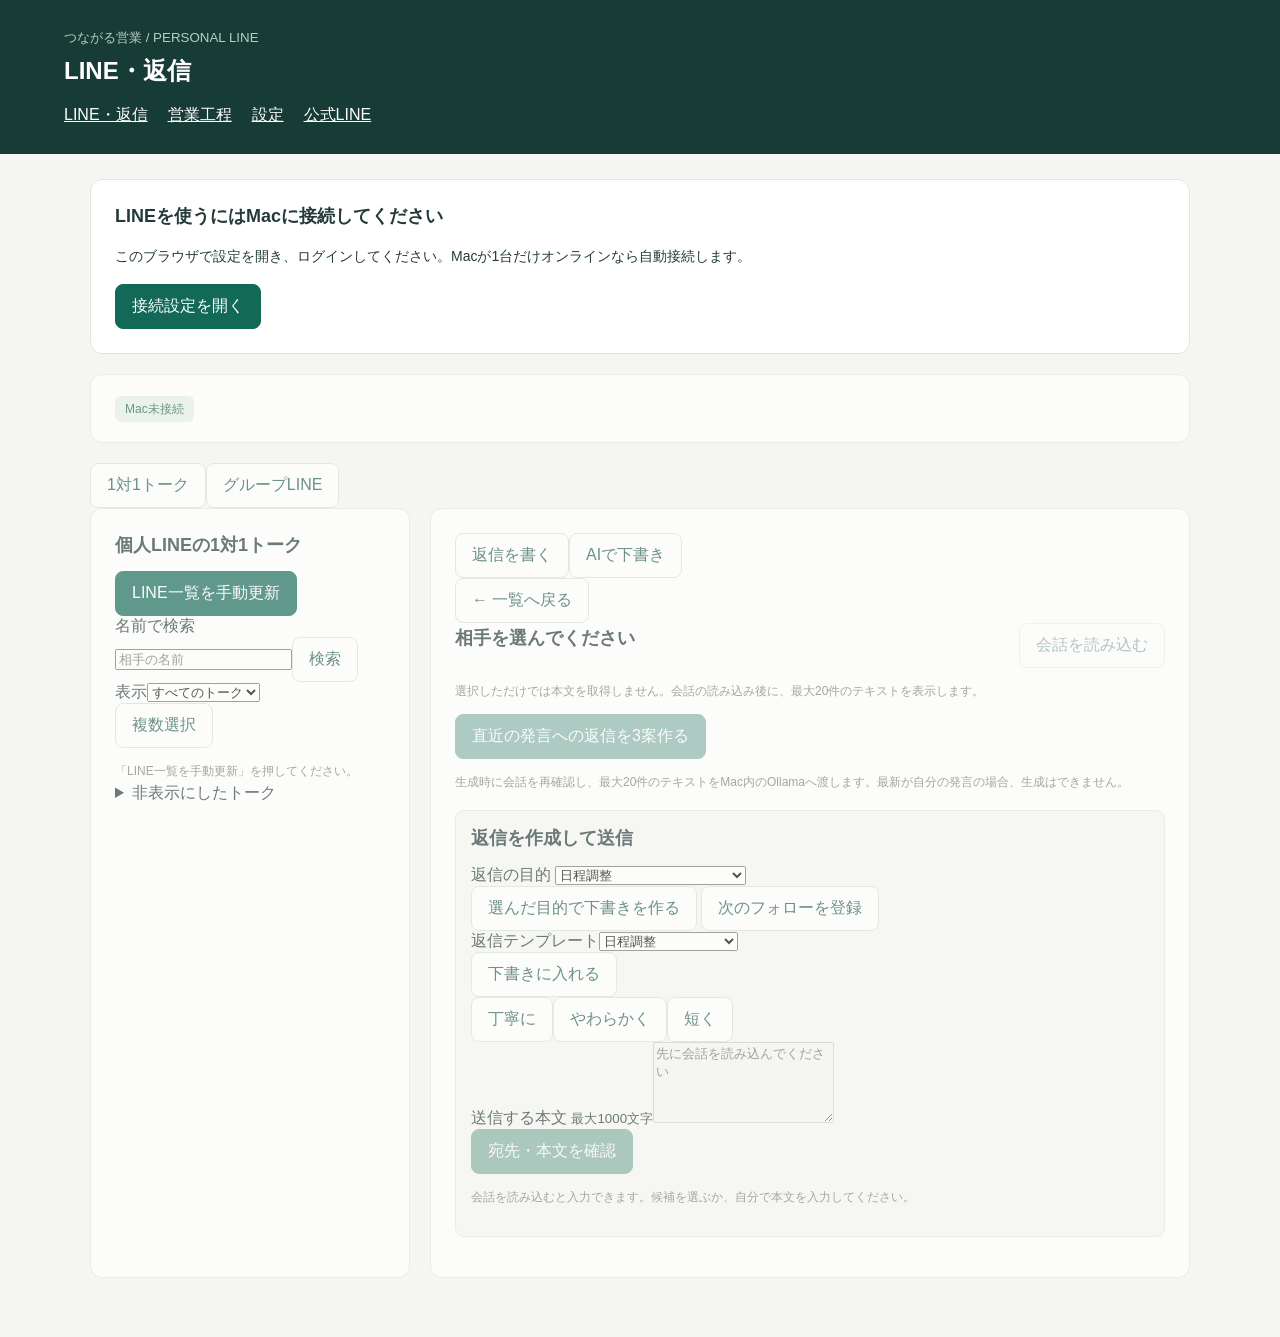
==== public/index.html @ ed943081 "Open the official LINE inbox by default" ====
<!doctype html>
<html lang="ja" data-local="0"><head><meta charset="utf-8"><meta name="viewport" content="width=device-width,initial-scale=1"><title>つながる営業｜個人LINE接続</title>
<link rel="icon" href="/favicon.ico?v=1" sizes="any">
<link rel="icon" href="/favicon.svg?v=1" type="image/svg+xml">
<link rel="apple-touch-icon" href="/apple-touch-icon.png?v=1">
<meta name="theme-color" content="#173b35">
<style>
:root{font-family:-apple-system,BlinkMacSystemFont,"Hiragino Sans",Meiryo,sans-serif;color:#243a39;background:#f5f6f2}*{box-sizing:border-box}body{margin:0}header{background:#173b35;color:white;padding:28px 5%}header small{color:#b7cebe}h1{font-size:24px;margin:8px 0}main{max-width:1140px;margin:auto;padding:25px 20px}.panel{background:white;border:1px solid #e0e7df;border-radius:12px;padding:24px;margin-bottom:20px}h2{font-size:18px;margin-top:0}h3{font-size:14px}p,li{font-size:14px;line-height:1.9}li{margin-bottom:10px}.muted{font-size:12px;color:#758078;line-height:1.9}.badge{background:#e4f0e7;color:#216947;padding:6px 10px;border-radius:6px;font-size:12px}.notice{background:#edf4e9;border:1px solid #d8e6d7;padding:15px 20px;border-radius:9px;font-size:13px;line-height:1.9;margin-bottom:22px}button,a.button{font:inherit;cursor:pointer;display:inline-block;text-decoration:none;border-radius:8px;padding:11px 16px;border:1px solid #d9e2d9;background:#fff;color:#265f4e}button.primary,a.primary{background:#136957;color:#fff;border-color:#136957}button:disabled{opacity:.5;cursor:default}a{color:#136957}.grid{display:grid;grid-template-columns:320px minmax(0,1fr);gap:20px}.hidden{display:none!important}.chat-button{display:block;width:100%;text-align:left;margin-bottom:9px}.chat-button.selected{background:#e7f2e9;border-color:#9dc6aa}.chat-button span{display:block;font-size:11px;color:#6c7d70;margin-top:7px}.row{display:flex;gap:10px;align-items:center;flex-wrap:wrap;justify-content:space-between}.message{background:#f0f3ed;padding:12px 15px;border-radius:10px;margin:12px 0;font-size:13px;line-height:1.9;white-space:pre-wrap;overflow-wrap:anywhere}.message.mine{background:#dfeee1;margin-left:30px}.message small{display:block;color:#67806a;font-size:10px}.history{max-height:420px;overflow:auto}.candidate{margin:16px 0;padding:15px;background:#f6f8f3;border:1px solid #e2e7dc;border-radius:9px}.candidate p{white-space:pre-wrap;overflow-wrap:anywhere}#error{color:#9d3830;white-space:pre-wrap}button:focus-visible,a:focus-visible{outline:3px solid #65b091;outline-offset:3px}code{background:#edf1eb;padding:2px 5px}ol{padding-left:25px}@media(max-width:760px){.grid{grid-template-columns:1fr}.panel{padding:19px}header{padding:22px}main{padding:20px 14px}}
#connected.line-workspace.hidden{display:block!important}#connected.line-workspace[inert]{opacity:.66}</style><link rel="stylesheet" href="/ui.css?v=official-login"><link rel="manifest" href="/manifest.webmanifest"></head><body>
<header><small>つながる営業 / PERSONAL LINE</small><h1>LINE・返信</h1><nav aria-label="メインメニュー" style="display:flex;flex-wrap:wrap;gap:20px;margin-top:18px"><a href="#direct-line" id="directNav" style="color:white">LINE・返信</a><a href="/pipeline.html" style="color:white">営業工程</a><a href="/settings.html" style="color:white">設定</a><a href="#official-line" id="officialNav" style="color:white">公式LINE</a></nav></header>
<main><section id="official-line" class="panel official-inbox hidden" aria-labelledby="officialHeading">
<div class="row"><h2 id="officialHeading">公式LINE</h2><a href="#direct-line" id="officialBack">LINE・返信へ戻る</a></div>
<div id="officialAuth" hidden>
  <form id="officialLoginForm" class="note-form" hidden>
    <h3>公式LINEの受信箱にログイン</h3>
    <p>「つながる営業」の設定で使っているアカウントでログインできます。</p>
    <label for="officialLoginEmail">メールアドレス<input id="officialLoginEmail" type="email" autocomplete="username" required></label>
    <label for="officialLoginPassword">パスワード<input id="officialLoginPassword" type="password" autocomplete="current-password" required></label>
    <div class="reply-actions"><button id="officialLoginButton" type="submit" class="primary">ログインして受信箱を開く</button></div>
  </form>
  <div id="officialLocalAuth" hidden>
    <p>Macのリモート接続は、個人LINE・グループLINE用です。公式LINEは公開版でログインして開きます。</p>
    <a href="https://line-per-line.netlify.app/#official-line">公開版で公式LINEを開く</a>
  </div>
  <p id="officialAuthStatus" class="muted" role="status"></p>
</div>
<div id="officialInboxContent" hidden>
<details id="officialMailSetup" class="desk-hidden"><summary>Lステップの通知メールを取り込む</summary>
<form id="officialMailForm" class="note-form"><label for="officialMailbox">通知を受け取るGmail</label><input id="officialMailbox" type="email" autocomplete="email" required><label for="officialMailSender">Lステップ通知の差出人アドレス</label><input id="officialMailSender" type="email" required><label for="officialMailSubject">通知メールの件名に含まれる語句</label><input id="officialMailSubject" maxlength="120" required><label for="officialMailInterval">取り込み間隔</label><select id="officialMailInterval"><option value="5">約5分</option><option value="1">約1分</option></select><div class="reply-actions"><button type="submit">設定をまとめて作る</button><a href="/downloads/lstep-gmail.gs?v=3" download>スクリプトを取得</a><a href="https://script.google.com/" target="_blank" rel="noopener noreferrer">Apps Scriptを開く</a></div></form>
<div id="officialMailKeyPanel" hidden><label for="officialMailKey">スクリプト設定</label><input id="officialMailKey" type="password" readonly><button id="officialMailCopyKey" type="button">設定をコピー</button></div><p id="officialMailStatus" role="status" class="muted"></p></details><div class="desk-field official-account"><label for="officialAccount">公式LINEアカウント</label><select id="officialAccount" disabled></select></div><div class="grid"><section aria-label="問い合わせ一覧"><div class="reply-actions"><button id="officialLoad" type="button">一覧を更新</button><label><input id="officialPending" type="checkbox" checked> 要返信だけ</label></div><p id="officialStatus" role="status" class="muted"></p><div id="officialThreads"></div></section>
<section aria-label="問い合わせの詳細"><div class="row"><h3 id="officialName">問い合わせを選んでください</h3><button id="officialPriority" type="button" disabled>優先リードにする</button></div>
<p><a id="officialReplyLink" target="_blank" rel="noopener noreferrer" hidden>Lステップで返信先を開く</a></p><div id="officialHistory" class="history"></div><div class="candidate reply-composer"><div class="reply-template"><div class="desk-field"><label for="officialTemplate">返信テンプレート</label><select id="officialTemplate"><option value="consult">相談予約</option><option value="price">料金案内</option><option value="materials">資料送付</option><option value="receipt">受付のお礼</option></select></div><button id="officialInsert" type="button" disabled>定型文を入れる</button><button id="officialAI" type="button" disabled>目的に合わせてAIで下書き</button></div>
<div class="reply-body"><label for="officialText">公式LINEで送る本文</label><textarea id="officialText" rows="5" maxlength="1000" disabled></textarea></div><button id="officialReview" type="button" class="primary" disabled>宛先・本文を確認</button><button id="officialCopy" type="button" hidden>返信をコピー</button><button id="officialDone" type="button" hidden>対応済みにする</button><p id="officialSendStatus" role="status" class="muted"></p></div></section></div>
</div><dialog id="officialDialog"><h2>公式LINEの送信確認</h2><p id="officialRecipient"></p><p id="officialBody" class="official-preview"></p><div class="reply-actions"><button id="officialCancel" type="button">キャンセル</button><button id="officialSend" type="button" class="primary">この内容で送信</button></div></dialog></section>

<section id="setup" class="panel"><h2>LINEを使うにはMacに接続してください</h2><p id="connectionHint">このブラウザで設定を開き、ログインしてください。Macが1台だけオンラインなら自動接続します。</p><a class="button primary" href="/settings.html">接続設定を開く</a></section>


<section id="connected" class="line-workspace hidden" inert><div class="panel row"><div><span class="badge">Mac未接続</span></div><button id="disconnectMac" class="hidden">接続を解除</button></div><div class="line-tabs" role="tablist" aria-label="LINEのトーク種類"><button type="button" id="directTab" role="tab" aria-selected="true" aria-controls="directPanel">1対1トーク</button><button type="button" id="groupTab" role="tab" aria-selected="false" aria-controls="groupPanel" tabindex="-1">グループLINE</button></div>
<div id="groupPanel" class="grid hidden" role="tabpanel" aria-labelledby="groupTab"><section class="panel"><h2>グループLINE</h2><div class="chat-refresh"><button id="loadGroups" type="button" data-action="read">グループ一覧を更新</button><span id="groupStatus" class="muted" role="status"></span></div><div class="desk-tools"><form id="groupSearchForm" class="chat-search"><label class="desk-label" for="groupQuery">グループ名で検索</label><div class="desk-search-row"><input id="groupQuery" type="search" maxlength="120"><button>検索</button></div></form><div class="desk-filter-row"><div class="desk-field"><label for="groupFilter">表示</label><select id="groupFilter"><option value="all">すべてのグループ</option><option value="pin">ピン留め</option><option value="lead">優先リード</option><option value="later">あとで見る</option><option value="hide">非表示</option></select></div><button id="groupMulti" type="button" aria-pressed="false">複数選択</button></div></div><div id="groupBatch" class="desk-batch desk-batch-actions hidden"><span id="groupCount" role="status"></span><button type="button" data-group-kind="hide" data-action="hide">一覧から隠す</button><button type="button" data-group-kind="later" data-action="later">あとで見る</button><button type="button" data-group-kind="lead" data-action="lead">優先リード</button><button type="button" data-mute-batch="group" data-mute-value="off">通知をオフ</button><button type="button" data-mute-batch="group" data-mute-value="on">通知をオン</button><button id="restoreGroups" type="button">一覧に戻す</button></div><div id="groupList"></div><details class="desk-hidden group-shelf" data-group-shelf="lead" hidden><summary>優先リード</summary><div class="group-shelf-items"></div><div class="desk-batch"><button type="button" class="group-shelf-restore" disabled>選択したグループを戻す</button></div></details><details class="desk-hidden group-shelf" data-group-shelf="later" hidden><summary>あとで見る</summary><div class="group-shelf-items"></div><div class="desk-batch"><button type="button" class="group-shelf-restore" disabled>選択したグループを戻す</button></div></details><details class="desk-hidden group-shelf" data-group-shelf="hide" hidden><summary>非表示にしたグループ</summary><div class="group-shelf-items"></div><div class="desk-batch"><button type="button" class="group-shelf-restore" disabled>選択したグループを戻す</button></div></details></section><section id="groupConversation" class="panel"><div class="mobile-reply-bar" aria-label="返信操作"><button id="groupWrite" type="button" data-action="send">返信を書く</button><button id="groupAI" type="button" data-action="ai">AIで下書き</button></div><button id="groupBack" class="mobile-back" type="button">← 一覧へ戻る</button><div class="row"><h2 id="groupName">グループを選んでください</h2><button id="loadGroupHistory" type="button" data-action="read" disabled>会話を読み込む</button></div><div class="reply-actions"><button id="pinGroup" data-action="lead" type="button">ピン留め</button><button id="scheduleGroup" type="button" data-action="later">次のフォロー日を設定</button></div><form id="groupFollowForm" class="note-form hidden"><label for="groupFollowDate">次に確認する日</label><input type="date" id="groupFollowDate" required><button type="submit">あとで見るに保存</button></form><p id="groupHistoryStatus" class="muted" role="status"></p><div id="groupHistory" class="history"></div><button id="groupSummaryButton" type="button" data-action="ai" disabled>グループの決定事項・予定を整理</button><div id="groupSummary"></div><section class="candidate reply-composer"><h3>返信を作成して送信</h3><div class="reply-tools"><div class="desk-field"><label for="groupPurpose">返信の目的</label><select id="groupPurpose"><option value="schedule">日程調整</option><option value="materials">資料送付</option><option value="followup">フォロー</option><option value="thanks">お礼</option></select></div><button id="groupDraft" type="button" data-action="ai">選んだ目的でグループ返信を3案作る</button></div><div id="groupCandidates" class="reply-actions"></div><div class="reply-template"><div class="desk-field"><label for="groupTemplate">返信テンプレート</label><select id="groupTemplate"><option value="schedule">日程調整</option><option value="materials">資料送付</option><option value="followup">返信待ちのフォロー</option><option value="thanks">商談後のお礼</option><option value="reschedule">日程の変更</option></select></div><button id="insertGroupTemplate" type="button">下書きに入れる</button><div class="reply-actions reply-template-variants" aria-label="グループ用テンプレートのアレンジ" role="group"><button type="button" data-group-tone="polite">丁寧に</button><button type="button" data-group-tone="warm">やわらかく</button><button type="button" data-group-tone="short">短く</button></div></div><div class="reply-body"><label for="groupReplyText">送信する本文 <small>最大1000文字</small></label><textarea id="groupReplyText" maxlength="1000" rows="4" placeholder="先に会話を読み込んでください" disabled></textarea></div><button id="prepareGroupSend" type="button" data-action="send">宛先・本文を確認</button> <button id="checkGroupSend" data-action="read" type="button" hidden>送信結果を確認</button><p id="groupSendNotice" role="status" class="muted"></p></section></section></div>
<div id="directPanel" class="grid" role="tabpanel" aria-labelledby="directTab"><section class="panel"><h2>個人LINEの1対1トーク</h2><div class="chat-refresh"><button id="loadChats" data-action="read" class="primary">LINE一覧を手動更新</button> <span id="chatLoadStatus" class="muted" role="status"></span></div><div class="desk-tools">
<form id="chatSearchForm" class="chat-search"><label class="desk-label" for="chatQuery">名前で検索</label><div class="desk-search-row"><input id="chatQuery" maxlength="120" type="search" placeholder="相手の名前"><button type="submit">検索</button></div></form>
<div class="desk-filter-row"><div class="desk-field"><label for="chatFilter">表示</label><select id="chatFilter"><option value="all">すべてのトーク</option><option value="pins">ピン留め</option><option value="reply">要返信</option><option value="due">今日・期限超過</option></select></div><button id="chatBatchToggle" type="button" aria-pressed="false">複数選択</button></div>
</div><div id="chatBatchBar" class="desk-batch desk-batch-actions hidden"><span id="chatBatchCount" role="status"></span><button id="chatBatchHide" data-action="hide" type="button">一覧から隠す</button><button id="chatBatchLater" data-action="later" type="button" aria-controls="chatBatchLaterForm" aria-expanded="false">あとで見るに移す</button><button id="chatBatchLead" data-action="lead" type="button">優先リードに移す</button><button type="button" data-mute-batch="direct" data-mute-value="off">通知をオフ</button><button type="button" data-mute-batch="direct" data-mute-value="on">通知をオン</button></div><form id="chatBatchLaterForm" class="note-form hidden"><label for="chatBatchReturnOn">一覧に戻す日（任意・選択した全件）</label><input id="chatBatchReturnOn" type="date"><div class="note-actions"><button id="chatBatchLaterSave" data-action="later" type="submit" class="primary">まとめて移す</button><button id="chatBatchLaterCancel" type="button">キャンセル</button></div></form>
<button id="followRefresh" data-action="read" type="button" class="hidden">対応状況を確認</button><p id="chatFilterStatus" class="muted" role="status"></p><div id="chats" class="muted">「LINE一覧を手動更新」を押してください。</div>
<details id="leadChatSettings" class="desk-hidden" hidden><summary id="leadChatSummary">優先リード</summary><div id="leadChatItems"></div><div class="desk-batch"><span id="leadRestoreCount" role="status"></span><button id="leadRestoreSelected" type="button">選択したトークを戻す</button></div></details><details id="laterChatSettings" class="desk-hidden" hidden><summary id="laterChatSummary">あとで見る</summary><div id="laterChatItems"></div><div class="desk-batch"><span id="laterRestoreCount" role="status"></span><button id="laterRestoreSelected" type="button">選択したトークを戻す</button></div></details><details id="hiddenChatSettings" class="desk-hidden"><summary id="hiddenChatSummary">非表示にしたトーク</summary><div id="hiddenChatItems"></div><div class="desk-batch"><span id="chatRestoreCount" role="status"></span><button id="chatBatchRestore" type="button">選択したトークを戻す</button></div></details></section><section class="panel"><div class="mobile-reply-bar" aria-label="返信操作"><button id="directWrite" type="button" data-action="send">返信を書く</button><button id="directAI" type="button" data-action="ai">AIで下書き</button></div><button id="directBack" class="mobile-back" type="button">← 一覧へ戻る</button><div class="row"><h2 id="name">相手を選んでください</h2><button id="loadHistory" data-action="read" disabled>会話を読み込む</button></div><p id="historyNotice" class="muted">選択しただけでは本文を取得しません。会話の読み込み後に、最大20件のテキストを表示します。</p><div id="contactActions" class="hidden">
<button id="contactToggle" type="button" aria-expanded="false" aria-controls="contactPanel">Attioに登録・紐付け</button>
<div id="contactPanel" class="candidate hidden">
<p id="contactStatus" role="status"></p>
<div id="contactOptions">
<p><label for="contactSearch">既存の連絡先を名前で検索</label><br><input id="contactSearch" maxlength="200"> <button id="contactFind" type="button">検索</button></p>
<div id="contactMatches"></div>
<p><label for="contactName">新規登録する名前</label><br><input id="contactName" maxlength="200"> <button id="contactCreate" type="button">新規登録を確認</button></p>
</div></div></div><section id="chatOverview" class="candidate hidden"><p id="chatOverviewStatus" role="status"></p><button id="pinChat" data-action="lead" type="button">ピン留め</button><details id="overviewNotes" class="hidden"><summary>Attioノート</summary><div id="overviewNoteItems"></div></details></section><section id="meetingBrief" class="candidate hidden"><div class="row"><h2>商談前ブリーフ</h2><button id="briefGenerate" data-action="ai" type="button">30秒ブリーフを作る</button></div><p id="briefStatus" class="muted" role="status"></p><div id="briefResult"></div></section><div id="history" class="history"></div><button id="suggest" data-action="ai" class="primary" disabled>直近の発言への返信を3案作る</button><p class="muted">生成時に会話を再確認し、最大20件のテキストをMac内のOllamaへ渡します。最新が自分の発言の場合、生成はできません。</p><div id="candidates"></div><section class="candidate reply-composer"><h2>返信を作成して送信</h2><div class="reply-tools"><div class="desk-field"><label for="replyPurpose">返信の目的</label> <select id="replyPurpose"><option value="schedule">日程調整</option><option value="materials">資料送付</option><option value="followup">返事がない相手へのフォロー</option><option value="thanks">お礼</option></select></div><div class="reply-actions"><button id="purposeDraft" data-action="ai" type="button">選んだ目的で下書きを作る</button> <button id="quickFollow" data-action="later" type="button">次のフォローを登録</button></div></div><div class="reply-template"><div class="desk-field"><label for="replyTemplate">返信テンプレート</label><select id="replyTemplate"><option value="schedule">日程調整</option><option value="materials">資料送付</option><option value="followup">返信待ちのフォロー</option><option value="thanks">商談後のお礼</option><option value="reschedule">日程の変更</option></select></div><button id="insertReplyTemplate" type="button">下書きに入れる</button><div class="reply-actions reply-template-variants" role="group" aria-label="テンプレートのアレンジ"><button type="button" data-reply-tone="polite">丁寧に</button><button type="button" data-reply-tone="warm">やわらかく</button><button type="button" data-reply-tone="short">短く</button></div></div><div class="reply-body"><label for="replyText">送信する本文 <small>最大1000文字</small></label><textarea id="replyText" maxlength="1000" rows="5" placeholder="先に会話を読み込んでください" disabled></textarea></div><button id="prepareSend" data-action="send" class="primary" disabled>宛先・本文を確認</button> <button id="checkSend" data-action="read" class="hidden">送信結果を確認</button><p id="sendNotice" class="muted" role="status">会話を読み込むと入力できます。候補を選ぶか、自分で本文を入力してください。</p><div id="postSendFollowup" class="candidate" hidden><button id="openPostFollow" data-action="later" type="button">送信後のフォローを設定</button><form id="postFollowForm" class="note-form" hidden><strong id="postFollowDeal"></strong><label>次のアクション<input id="postFollowText" value="送信内容のフォロー" required maxlength="1000"></label><label>担当者<select id="postFollowOwner" required></select></label><label>フォロー日（土日を除く）<select id="postFollowDays"><option value="1">1営業日後</option><option value="3" selected>3営業日後</option><option value="5">5営業日後</option></select></label><p id="postFollowDate"></p><button type="submit" class="primary">Attioに登録</button></form><p id="postFollowStatus" role="status"></p></div></section><details id="salesAssist" class="candidate hidden"><summary>営業アシスト・会話の根拠</summary><button id="assistGenerate" data-action="ai" type="button">商談の要点と次の一手を整理</button><p id="assistStatus" role="status"></p><div id="assistResult"></div></details></section></div></section><section id="attioSales" class="panel hidden"><div class="row"><h2>Attio 営業工程管理</h2><button id="attioRefresh">案件一覧を更新</button></div><p id="attioSummary" class="muted">Mac内の設定画面でAttioを接続してください。</p><p id="attioSelectedLine">LINEの相手を選択してください。</p><label for="attioDeal">Attioの案件</label><p><select id="attioDeal" style="font:inherit;padding:10px;max-width:100%"></select></p><button id="attioLink">選択したLINEと案件を紐付け</button> <button id="attioUnlink">LINEとの紐付けを解除</button> <a id="attioOpen" class="hidden" target="_blank" rel="noopener noreferrer">Attioで案件を開く</a><p id="attioDealInfo" class="muted"></p><div class="row"><button id="attioPrevious">前の50件</button><button id="attioNext">次の50件</button></div><p><label for="attioStage">営業工程</label><br><select id="attioStage" style="font:inherit;padding:10px;max-width:100%"></select> <button id="attioStageSave">工程を確認して更新</button></p><p><label for="attioOwner">担当者（新規案件・次アクション）</label><br><select id="attioOwner" style="font:inherit;padding:10px;max-width:100%"></select></p><details><summary>新しい案件を作成</summary><p><label for="attioNewName">案件名</label><br><input id="attioNewName" maxlength="200" style="font:inherit;padding:10px;width:min(100%,400px)"></p><button id="attioCreate">上の担当者・工程で案件を作成</button></details><h3>次のアクション</h3><div id="attioTasks" class="muted">案件を紐付けると未完了アクションを表示します。</div><p><label for="attioTaskText">やること</label><br><textarea id="attioTaskText" rows="3" maxlength="1000" style="font:inherit;padding:10px;width:100%"></textarea></p><p><label for="attioDeadline">期限</label><br><input id="attioDeadline" type="datetime-local" style="font:inherit;padding:10px;max-width:100%"></p><button id="attioTaskCreate">次アクションを確認して登録</button><p id="attioNotice" class="muted" role="status"></p><p class="muted">既存の工程を使用し、変更前に確認します。1案件・1担当者につき未完了の次アクションは1件。LINE本文を自動登録せず、指定した案件情報と入力したアクションだけを更新します。</p></section>
<p id="error" role="alert"></p><p id="status" role="status" class="muted"></p><dialog id="groupSendDialog"><h2>グループへの送信を確認</h2><p id="groupConfirmTarget"></p><pre id="groupConfirmText"></pre><div class="reply-actions"><button id="cancelGroupSend" type="button">キャンセル</button><button id="finalGroupSend" data-action="send" type="button" class="primary">グループに送信する</button></div></dialog><dialog id="sendDialog" style="max-width:520px;width:calc(100% - 32px);border:1px solid #d9e2d9;border-radius:12px;padding:24px"><h2>この内容で1通送信しますか？</h2><p>宛先：<strong id="confirmRecipient"></strong></p><p class="muted">送信元LINE：<span id="confirmAccount"></span></p><div id="confirmBody" class="message"></div><p class="muted">確認は5分間有効です。送信直前に会話を再確認し、更新を検知した場合は送信せず再確認を求めます。</p><button id="finalSend" data-action="send" class="primary">この内容で1通送信</button> <button id="cancelSend">戻って編集</button></dialog></main>
<script>
'use strict';
const local=document.documentElement.dataset.local==='1',csrf='LOCAL_CSRF_PLACEHOLDER';
const $=id=>document.getElementById(id),esc=s=>String(s??'').replace(/[&<>"']/g,c=>({'&':'&amp;','<':'&lt;','>':'&gt;','"':'&quot;',"'":'&#39;'}[c]));
let selected=null,messageId=null,conversationVersion=null,busy=false,bridgeToken=null;
const bridgeBase="http://127.0.0.1:8767";
function controls(){ const workspace=$('connected');workspace.inert=workspace.classList.contains('hidden');if(workspace.inert)workspace.querySelector('.badge').textContent='Mac未接続';$('loadChats').disabled=busy||workspace.inert;$('disconnectMac').disabled=busy;$('loadHistory').disabled=busy||!selected;$('suggest').disabled=busy||!messageId;document.querySelectorAll('.chat-button').forEach(b=>b.disabled=busy);}
async function request(path,body,quiet=false){if(!local&&!bridgeToken)throw new Error('先にこのMacへ接続してください。');if(!quiet){busy=true;controls();$('error').textContent='';$('status').textContent='処理中です…';}try{const res=await fetch((local?'':bridgeBase)+'/api/'+path,{method:'POST',credentials:'omit',cache:'no-store',targetAddressSpace:'loopback',headers:{'Content-Type':'application/json',...(local?{'X-CSRF-Token':csrf}:{'X-Bridge-Token':bridgeToken})},body:JSON.stringify(body)});const data=await res.json();if(!res.ok)throw new Error(data.error||'接続に失敗しました。');return data;}catch(e){if(!quiet)$('error').textContent=e.message;throw e;}finally{if(!quiet){busy=false;controls();$('status').textContent='';}}}
function date(s){if(!s)return '更新日時を取得できません';const d=new Date(s);return Number.isNaN(d.getTime())?'更新日時を取得できません':d.toLocaleString('ja-JP',{timeZone:'Asia/Tokyo'});}
function showConnected(){ const workspace=$('connected');workspace.inert=false;workspace.querySelector('.badge').textContent='このMacで接続 · 確認して送信';$('setup').classList.add('hidden');$('connected').classList.remove('hidden');$('disconnectMac').classList.toggle('hidden',local); }
if(!local){try{bridgeToken=sessionStorage.getItem('line-bridge-session');}catch{}}
if(local||bridgeToken)showConnected();
$('disconnectMac').onclick=async()=>{try{await request('disconnect',{});}catch(e){}try{sessionStorage.removeItem('line-bridge-session');}catch{}bridgeToken=null;selected=null;messageId=null;conversationVersion=null;['history','candidates','chats'].forEach(id=>$(id).textContent='');$('name').textContent='相手を選んでください';$('setup').classList.remove('hidden');$('connected').classList.add('hidden');$('status').textContent='接続を解除しました。';controls();};
{
$('loadHistory').onclick=async()=>{messageId=null;conversationVersion=null;$('candidates').textContent='';$('history').textContent='';try{const data=await request('conversation',{chat_id:selected.id});messageId=data.message_id;conversationVersion=data.conversation_version||null;$('history').innerHTML=data.messages.length?data.messages.map(m=>`<div class="message ${m.speaker==='自分'?'mine':''}"><small>${esc(m.speaker)}</small>${esc(m.text)}</div>`).join(''):'テキストの会話がありません。';$('status').textContent=messageId?'会話を読み込みました。返信候補を生成できます。':'最新が相手のテキスト発言ではないため、返信候補は生成できません。';controls();}catch(e){}};
$('suggest').onclick=async()=>{$('candidates').textContent='';try{const data=await request('suggest',{chat_id:selected.id,message_id:messageId});$('candidates').innerHTML=data.candidates.map((text,i)=>`<div class="candidate"><h3>候補${i+1} · ${['丁寧','親しみやすい','簡潔'][i]}</h3><p>${esc(text)}</p><small class="muted">本文を編集し、確認画面から送信できます。</small></div>`).join('');$('status').textContent='Mac内のOllamaで生成しました。送信操作は行っていません。';}catch(e){messageId=null;conversationVersion=null;controls();}};
}
</script><script src="/cloud.js?v=official-login"></script><script src="/send.js?v=group-tools"></script><script src="/attio.js?v=tokyo"></script><script src="/sales-desk.js?v=chat-mute"></script><script src="/sales-assist.js?v=filters"></script><script src="/followups.js?v=tokyo"></script><script src="/official.js?v=default-official"></script></body></html>
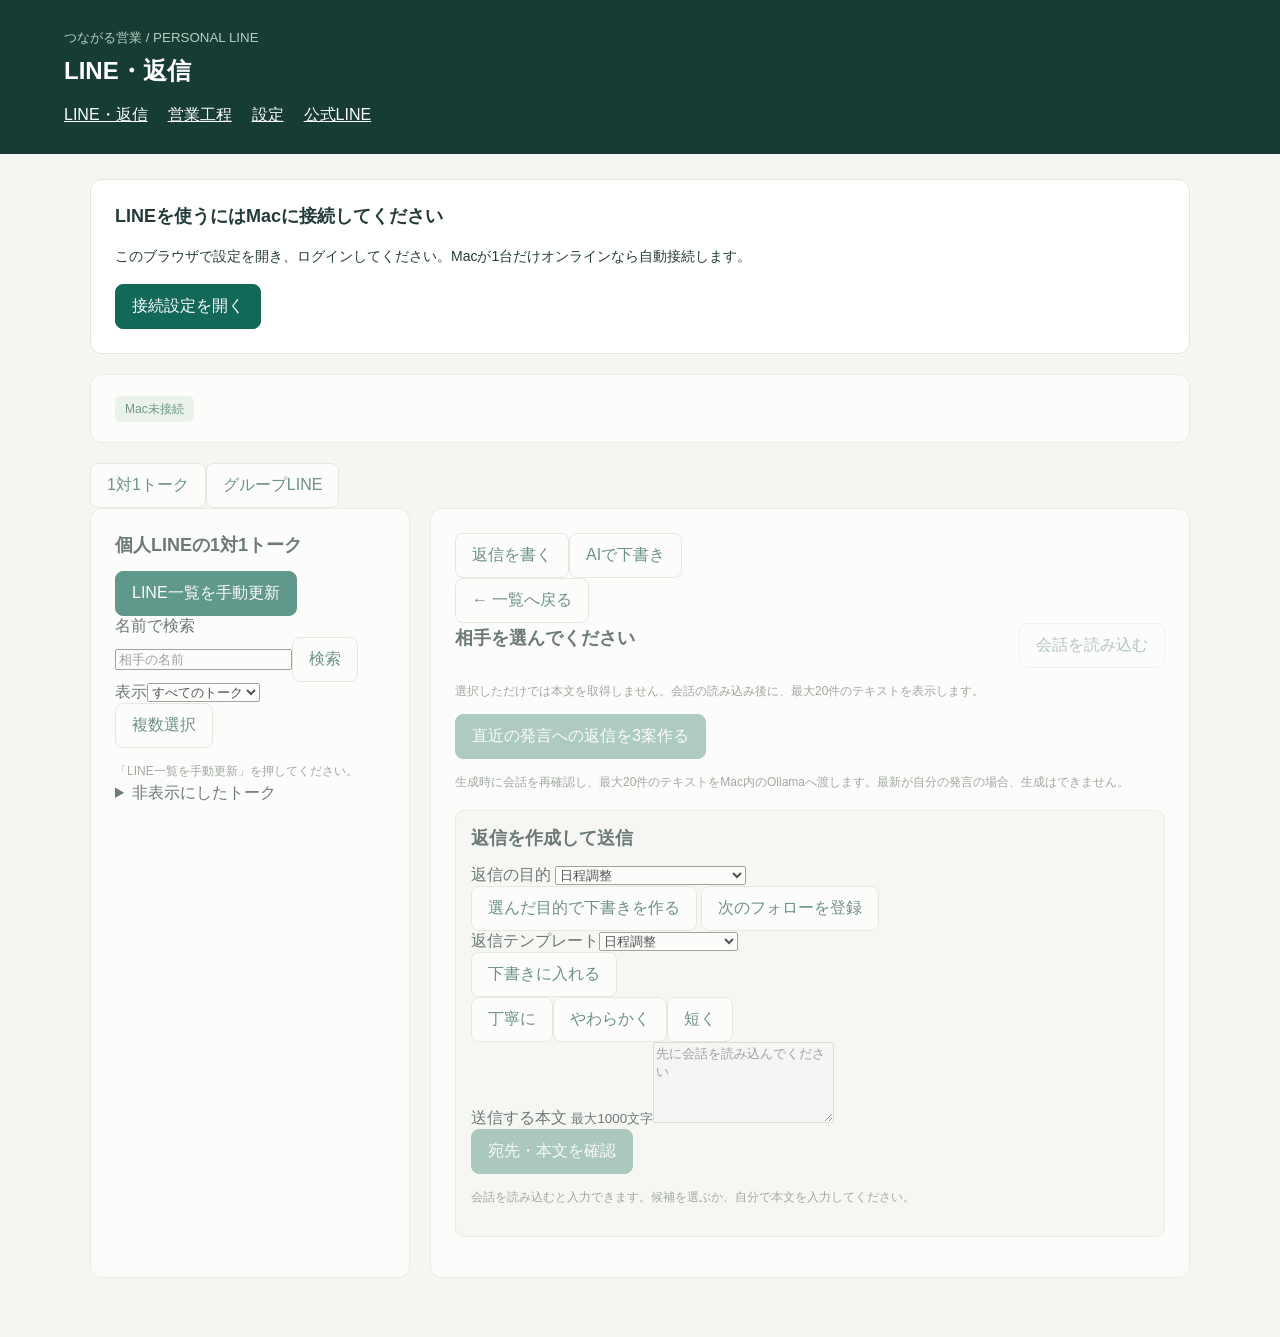
==== commit 8272334a: "Keep users signed in on trusted devices" ====
--- a/public/index.html
+++ b/public/index.html
@@ -16,6 +16,7 @@
     <p>「つながる営業」の設定で使っているアカウントでログインできます。</p>
     <label for="officialLoginEmail">メールアドレス<input id="officialLoginEmail" type="email" autocomplete="username" required></label>
     <label for="officialLoginPassword">パスワード<input id="officialLoginPassword" type="password" autocomplete="current-password" required></label>
+    <label><input id="officialKeepLogin" type="checkbox"> この端末でログインを保持する</label>
     <div class="reply-actions"><button id="officialLoginButton" type="submit" class="primary">ログインして受信箱を開く</button></div>
   </form>
   <div id="officialLocalAuth" hidden>
@@ -70,4 +71,4 @@
 $('loadHistory').onclick=async()=>{messageId=null;conversationVersion=null;$('candidates').textContent='';$('history').textContent='';try{const data=await request('conversation',{chat_id:selected.id});messageId=data.message_id;conversationVersion=data.conversation_version||null;$('history').innerHTML=data.messages.length?data.messages.map(m=>`<div class="message ${m.speaker==='自分'?'mine':''}"><small>${esc(m.speaker)}</small>${esc(m.text)}</div>`).join(''):'テキストの会話がありません。';$('status').textContent=messageId?'会話を読み込みました。返信候補を生成できます。':'最新が相手のテキスト発言ではないため、返信候補は生成できません。';controls();}catch(e){}};
 $('suggest').onclick=async()=>{$('candidates').textContent='';try{const data=await request('suggest',{chat_id:selected.id,message_id:messageId});$('candidates').innerHTML=data.candidates.map((text,i)=>`<div class="candidate"><h3>候補${i+1} · ${['丁寧','親しみやすい','簡潔'][i]}</h3><p>${esc(text)}</p><small class="muted">本文を編集し、確認画面から送信できます。</small></div>`).join('');$('status').textContent='Mac内のOllamaで生成しました。送信操作は行っていません。';}catch(e){messageId=null;conversationVersion=null;controls();}};
 }
-</script><script src="/cloud.js?v=official-login"></script><script src="/send.js?v=group-tools"></script><script src="/attio.js?v=tokyo"></script><script src="/sales-desk.js?v=chat-mute"></script><script src="/sales-assist.js?v=filters"></script><script src="/followups.js?v=tokyo"></script><script src="/official.js?v=default-official"></script></body></html>
+</script><script src="/cloud.js?v=keep-login"></script><script src="/send.js?v=group-tools"></script><script src="/attio.js?v=tokyo"></script><script src="/sales-desk.js?v=chat-mute"></script><script src="/sales-assist.js?v=filters"></script><script src="/followups.js?v=tokyo"></script><script src="/official.js?v=keep-login"></script></body></html>
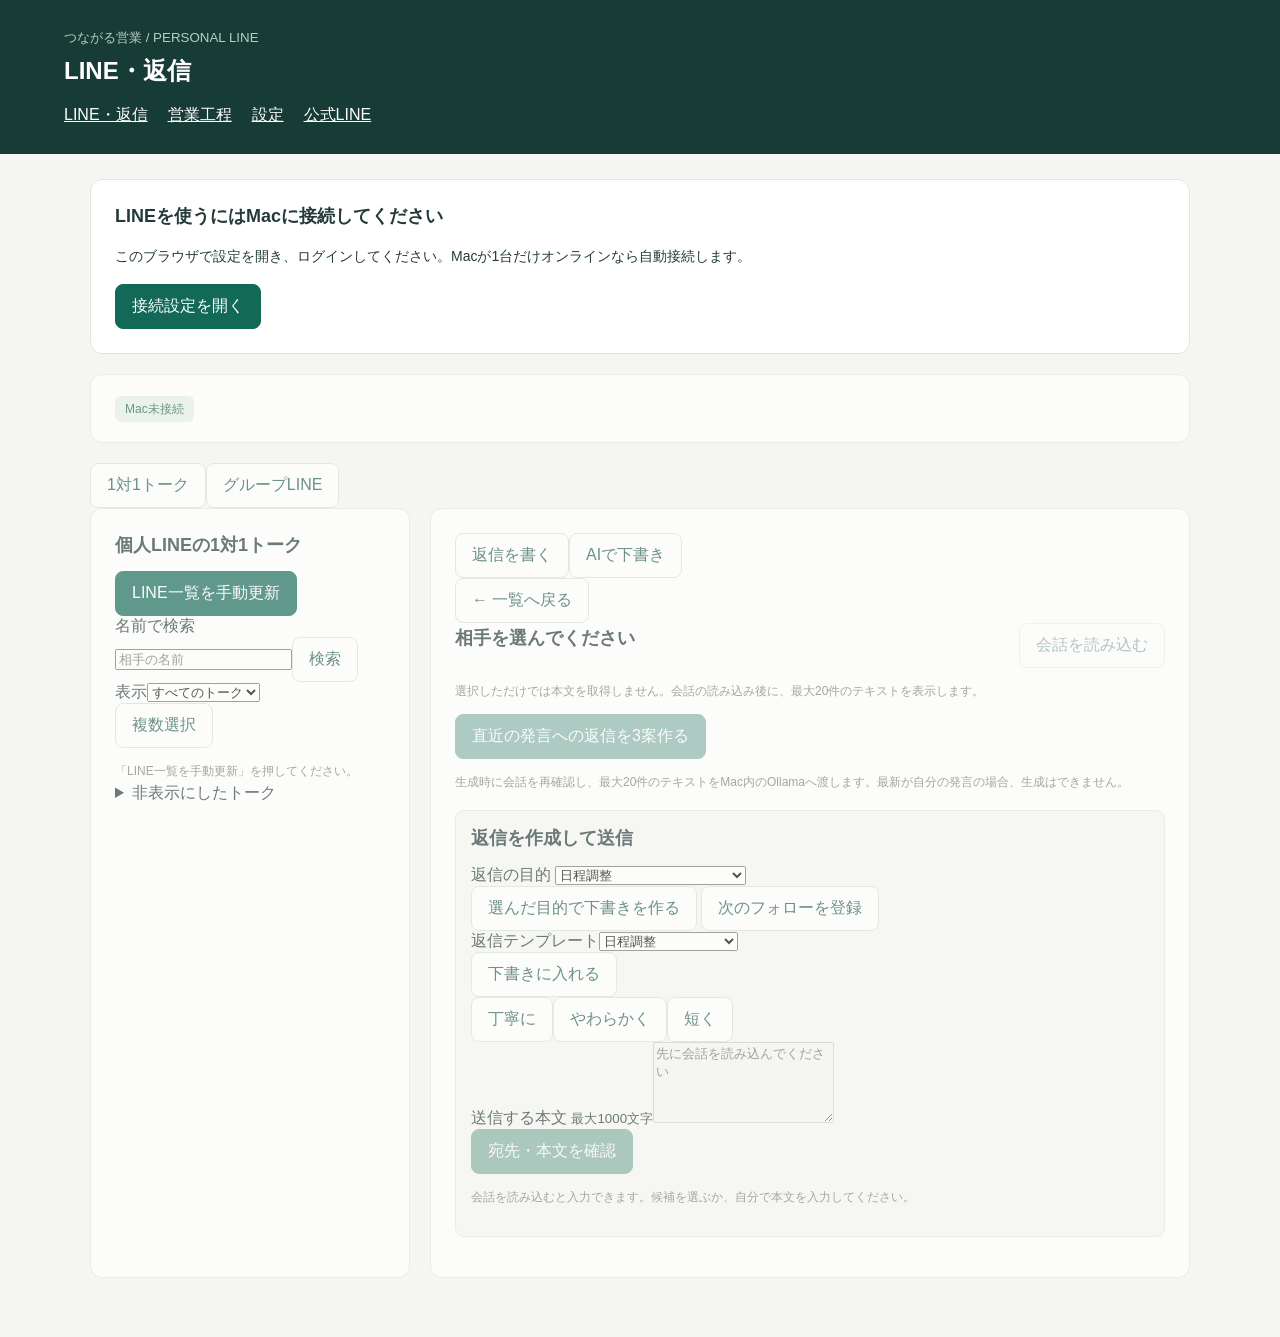
==== commit 47b68533: "Offer three AI reply tones in the official LINE inbox" ====
--- a/public/index.html
+++ b/public/index.html
@@ -30,7 +30,7 @@
 <form id="officialMailForm" class="note-form"><label for="officialMailbox">通知を受け取るGmail</label><input id="officialMailbox" type="email" autocomplete="email" required><label for="officialMailSender">Lステップ通知の差出人アドレス</label><input id="officialMailSender" type="email" required><label for="officialMailSubject">通知メールの件名に含まれる語句</label><input id="officialMailSubject" maxlength="120" required><label for="officialMailInterval">取り込み間隔</label><select id="officialMailInterval"><option value="5">約5分</option><option value="1">約1分</option></select><div class="reply-actions"><button type="submit">設定をまとめて作る</button><a href="/downloads/lstep-gmail.gs?v=3" download>スクリプトを取得</a><a href="https://script.google.com/" target="_blank" rel="noopener noreferrer">Apps Scriptを開く</a></div></form>
 <div id="officialMailKeyPanel" hidden><label for="officialMailKey">スクリプト設定</label><input id="officialMailKey" type="password" readonly><button id="officialMailCopyKey" type="button">設定をコピー</button></div><p id="officialMailStatus" role="status" class="muted"></p></details><div class="desk-field official-account"><label for="officialAccount">公式LINEアカウント</label><select id="officialAccount" disabled></select></div><div class="grid"><section aria-label="問い合わせ一覧"><div class="reply-actions"><button id="officialLoad" type="button">一覧を更新</button><label><input id="officialPending" type="checkbox" checked> 要返信だけ</label></div><p id="officialStatus" role="status" class="muted"></p><div id="officialThreads"></div></section>
 <section aria-label="問い合わせの詳細"><div class="row"><h3 id="officialName">問い合わせを選んでください</h3><button id="officialPriority" type="button" disabled>優先リードにする</button></div>
-<p><a id="officialReplyLink" target="_blank" rel="noopener noreferrer" hidden>Lステップで返信先を開く</a></p><div id="officialHistory" class="history"></div><div class="candidate reply-composer"><div class="reply-template"><div class="desk-field"><label for="officialTemplate">返信テンプレート</label><select id="officialTemplate"><option value="consult">相談予約</option><option value="price">料金案内</option><option value="materials">資料送付</option><option value="receipt">受付のお礼</option></select></div><button id="officialInsert" type="button" disabled>定型文を入れる</button><button id="officialAI" type="button" disabled>目的に合わせてAIで下書き</button></div>
+<p><a id="officialReplyLink" target="_blank" rel="noopener noreferrer" hidden>Lステップで返信先を開く</a></p><div id="officialHistory" class="history"></div><div class="candidate reply-composer"><div class="reply-template"><div class="desk-field"><label for="officialTemplate">返信テンプレート</label><select id="officialTemplate"><option value="consult">相談予約</option><option value="price">料金案内</option><option value="materials">資料送付</option><option value="receipt">受付のお礼</option></select></div><button id="officialInsert" type="button" disabled>定型文を入れる</button><button id="officialAI" type="button" data-action="ai" disabled>目的に合わせてAI返信案を3つ作る</button></div><div id="officialCandidates"></div>
 <div class="reply-body"><label for="officialText">公式LINEで送る本文</label><textarea id="officialText" rows="5" maxlength="1000" disabled></textarea></div><button id="officialReview" type="button" class="primary" disabled>宛先・本文を確認</button><button id="officialCopy" type="button" hidden>返信をコピー</button><button id="officialDone" type="button" hidden>対応済みにする</button><p id="officialSendStatus" role="status" class="muted"></p></div></section></div>
 </div><dialog id="officialDialog"><h2>公式LINEの送信確認</h2><p id="officialRecipient"></p><p id="officialBody" class="official-preview"></p><div class="reply-actions"><button id="officialCancel" type="button">キャンセル</button><button id="officialSend" type="button" class="primary">この内容で送信</button></div></dialog></section>
 
@@ -71,4 +71,4 @@
 $('loadHistory').onclick=async()=>{messageId=null;conversationVersion=null;$('candidates').textContent='';$('history').textContent='';try{const data=await request('conversation',{chat_id:selected.id});messageId=data.message_id;conversationVersion=data.conversation_version||null;$('history').innerHTML=data.messages.length?data.messages.map(m=>`<div class="message ${m.speaker==='自分'?'mine':''}"><small>${esc(m.speaker)}</small>${esc(m.text)}</div>`).join(''):'テキストの会話がありません。';$('status').textContent=messageId?'会話を読み込みました。返信候補を生成できます。':'最新が相手のテキスト発言ではないため、返信候補は生成できません。';controls();}catch(e){}};
 $('suggest').onclick=async()=>{$('candidates').textContent='';try{const data=await request('suggest',{chat_id:selected.id,message_id:messageId});$('candidates').innerHTML=data.candidates.map((text,i)=>`<div class="candidate"><h3>候補${i+1} · ${['丁寧','親しみやすい','簡潔'][i]}</h3><p>${esc(text)}</p><small class="muted">本文を編集し、確認画面から送信できます。</small></div>`).join('');$('status').textContent='Mac内のOllamaで生成しました。送信操作は行っていません。';}catch(e){messageId=null;conversationVersion=null;controls();}};
 }
-</script><script src="/cloud.js?v=keep-login"></script><script src="/send.js?v=group-tools"></script><script src="/attio.js?v=tokyo"></script><script src="/sales-desk.js?v=chat-mute"></script><script src="/sales-assist.js?v=filters"></script><script src="/followups.js?v=tokyo"></script><script src="/official.js?v=keep-login"></script></body></html>
+</script><script src="/cloud.js?v=official-variants"></script><script src="/send.js?v=group-tools"></script><script src="/attio.js?v=tokyo"></script><script src="/sales-desk.js?v=chat-mute"></script><script src="/sales-assist.js?v=filters"></script><script src="/followups.js?v=tokyo"></script><script src="/official.js?v=official-variants"></script></body></html>
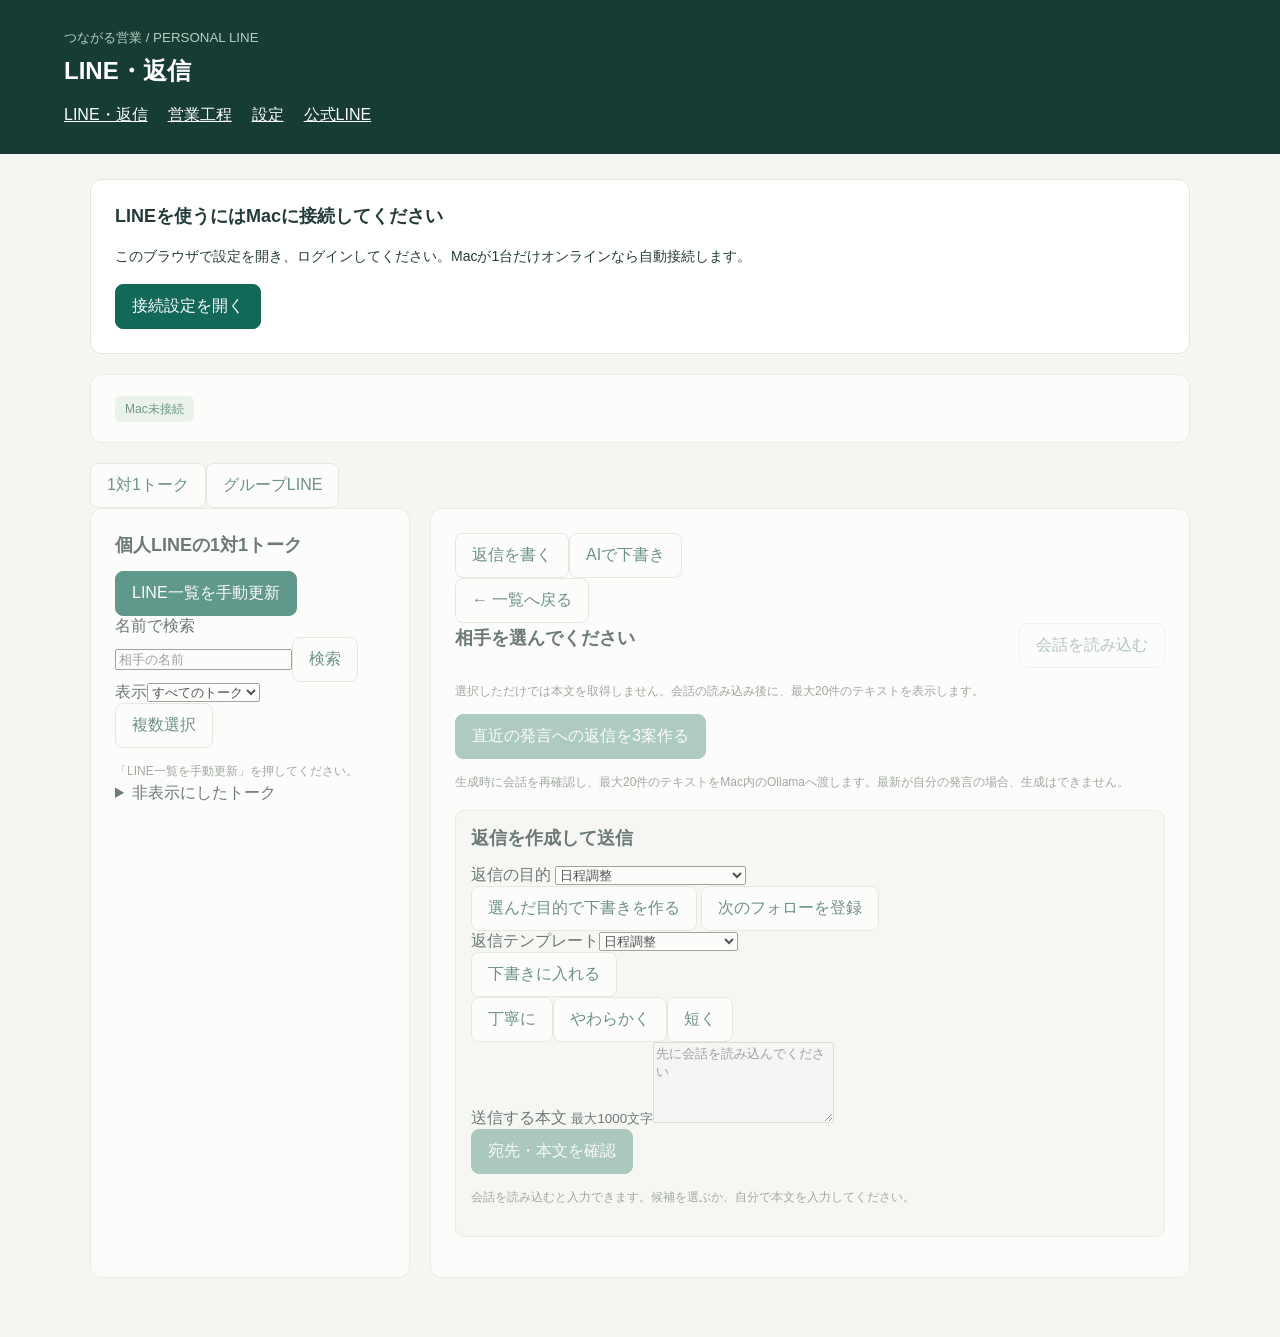
==== commit d213ef90: "Copy official LINE replies and open their L Step conversation" ====
--- a/public/index.html
+++ b/public/index.html
@@ -31,7 +31,7 @@
 <div id="officialMailKeyPanel" hidden><label for="officialMailKey">スクリプト設定</label><input id="officialMailKey" type="password" readonly><button id="officialMailCopyKey" type="button">設定をコピー</button></div><p id="officialMailStatus" role="status" class="muted"></p></details><div class="desk-field official-account"><label for="officialAccount">公式LINEアカウント</label><select id="officialAccount" disabled></select></div><div class="grid"><section aria-label="問い合わせ一覧"><div class="reply-actions"><button id="officialLoad" type="button">一覧を更新</button><label><input id="officialPending" type="checkbox" checked> 要返信だけ</label></div><p id="officialStatus" role="status" class="muted"></p><div id="officialThreads"></div></section>
 <section aria-label="問い合わせの詳細"><div class="row"><h3 id="officialName">問い合わせを選んでください</h3><button id="officialPriority" type="button" disabled>優先リードにする</button></div>
 <p><a id="officialReplyLink" target="_blank" rel="noopener noreferrer" hidden>Lステップで返信先を開く</a></p><div id="officialHistory" class="history"></div><div class="candidate reply-composer"><div class="reply-template"><div class="desk-field"><label for="officialTemplate">返信テンプレート</label><select id="officialTemplate"><option value="consult">相談予約</option><option value="price">料金案内</option><option value="materials">資料送付</option><option value="receipt">受付のお礼</option></select></div><button id="officialInsert" type="button" disabled>定型文を入れる</button><button id="officialAI" type="button" data-action="ai" disabled>目的に合わせてAI返信案を3つ作る</button></div><div id="officialCandidates"></div>
-<div class="reply-body"><label for="officialText">公式LINEで送る本文</label><textarea id="officialText" rows="5" maxlength="1000" disabled></textarea></div><button id="officialReview" type="button" class="primary" disabled>宛先・本文を確認</button><button id="officialCopy" type="button" hidden>返信をコピー</button><button id="officialDone" type="button" hidden>対応済みにする</button><p id="officialSendStatus" role="status" class="muted"></p></div></section></div>
+<div class="reply-body"><label for="officialText">公式LINEで送る本文</label><textarea id="officialText" rows="5" maxlength="1000" disabled></textarea></div><button id="officialReview" type="button" class="primary" disabled>宛先・本文を確認</button><button id="officialCopy" type="button" data-action="send" hidden>返信をコピー</button><button id="officialDone" type="button" hidden>対応済みにする</button><p id="officialSendStatus" role="status" class="muted"></p></div></section></div>
 </div><dialog id="officialDialog"><h2>公式LINEの送信確認</h2><p id="officialRecipient"></p><p id="officialBody" class="official-preview"></p><div class="reply-actions"><button id="officialCancel" type="button">キャンセル</button><button id="officialSend" type="button" class="primary">この内容で送信</button></div></dialog></section>
 
 <section id="setup" class="panel"><h2>LINEを使うにはMacに接続してください</h2><p id="connectionHint">このブラウザで設定を開き、ログインしてください。Macが1台だけオンラインなら自動接続します。</p><a class="button primary" href="/settings.html">接続設定を開く</a></section>
@@ -71,4 +71,4 @@
 $('loadHistory').onclick=async()=>{messageId=null;conversationVersion=null;$('candidates').textContent='';$('history').textContent='';try{const data=await request('conversation',{chat_id:selected.id});messageId=data.message_id;conversationVersion=data.conversation_version||null;$('history').innerHTML=data.messages.length?data.messages.map(m=>`<div class="message ${m.speaker==='自分'?'mine':''}"><small>${esc(m.speaker)}</small>${esc(m.text)}</div>`).join(''):'テキストの会話がありません。';$('status').textContent=messageId?'会話を読み込みました。返信候補を生成できます。':'最新が相手のテキスト発言ではないため、返信候補は生成できません。';controls();}catch(e){}};
 $('suggest').onclick=async()=>{$('candidates').textContent='';try{const data=await request('suggest',{chat_id:selected.id,message_id:messageId});$('candidates').innerHTML=data.candidates.map((text,i)=>`<div class="candidate"><h3>候補${i+1} · ${['丁寧','親しみやすい','簡潔'][i]}</h3><p>${esc(text)}</p><small class="muted">本文を編集し、確認画面から送信できます。</small></div>`).join('');$('status').textContent='Mac内のOllamaで生成しました。送信操作は行っていません。';}catch(e){messageId=null;conversationVersion=null;controls();}};
 }
-</script><script src="/cloud.js?v=official-variants"></script><script src="/send.js?v=group-tools"></script><script src="/attio.js?v=tokyo"></script><script src="/sales-desk.js?v=chat-mute"></script><script src="/sales-assist.js?v=filters"></script><script src="/followups.js?v=tokyo"></script><script src="/official.js?v=official-variants"></script></body></html>
+</script><script src="/cloud.js?v=official-variants"></script><script src="/send.js?v=group-tools"></script><script src="/attio.js?v=tokyo"></script><script src="/sales-desk.js?v=chat-mute"></script><script src="/sales-assist.js?v=filters"></script><script src="/followups.js?v=tokyo"></script><script src="/official.js?v=lstep-copy-open"></script></body></html>
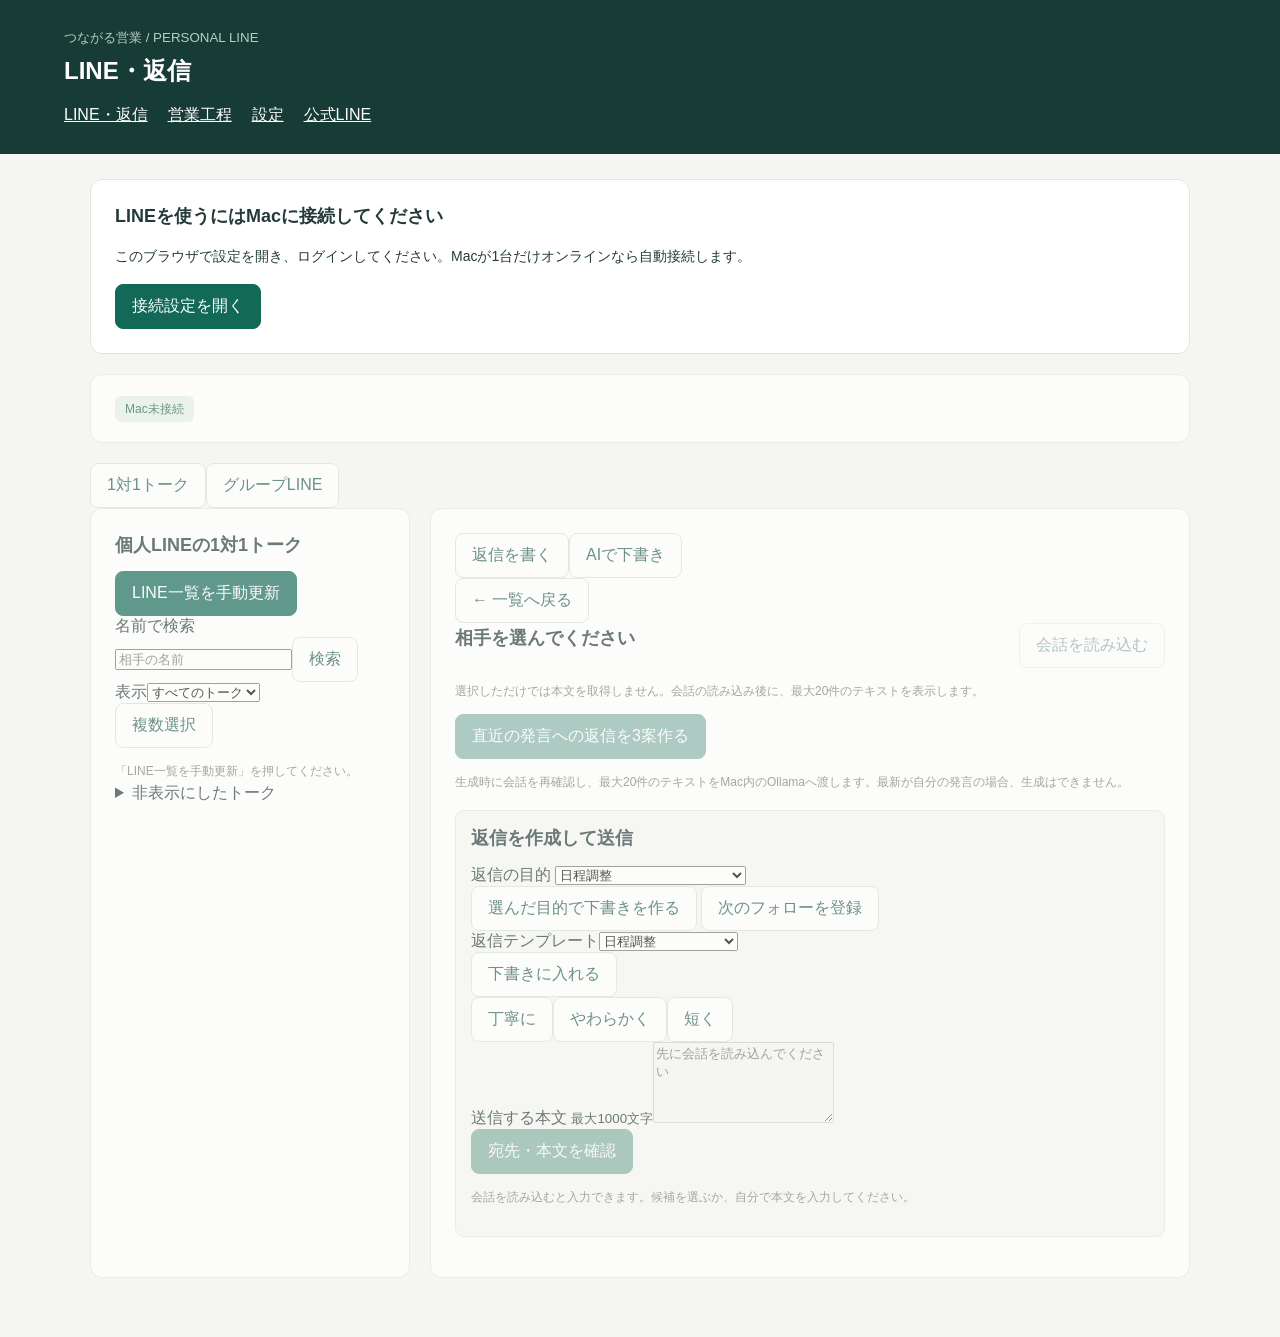
==== commit 426cda6c: "Clarify login errors and let users verify autofilled passwords" ====
--- a/public/index.html
+++ b/public/index.html
@@ -6,16 +6,72 @@
 <meta name="theme-color" content="#173b35">
 <style>
 :root{font-family:-apple-system,BlinkMacSystemFont,"Hiragino Sans",Meiryo,sans-serif;color:#243a39;background:#f5f6f2}*{box-sizing:border-box}body{margin:0}header{background:#173b35;color:white;padding:28px 5%}header small{color:#b7cebe}h1{font-size:24px;margin:8px 0}main{max-width:1140px;margin:auto;padding:25px 20px}.panel{background:white;border:1px solid #e0e7df;border-radius:12px;padding:24px;margin-bottom:20px}h2{font-size:18px;margin-top:0}h3{font-size:14px}p,li{font-size:14px;line-height:1.9}li{margin-bottom:10px}.muted{font-size:12px;color:#758078;line-height:1.9}.badge{background:#e4f0e7;color:#216947;padding:6px 10px;border-radius:6px;font-size:12px}.notice{background:#edf4e9;border:1px solid #d8e6d7;padding:15px 20px;border-radius:9px;font-size:13px;line-height:1.9;margin-bottom:22px}button,a.button{font:inherit;cursor:pointer;display:inline-block;text-decoration:none;border-radius:8px;padding:11px 16px;border:1px solid #d9e2d9;background:#fff;color:#265f4e}button.primary,a.primary{background:#136957;color:#fff;border-color:#136957}button:disabled{opacity:.5;cursor:default}a{color:#136957}.grid{display:grid;grid-template-columns:320px minmax(0,1fr);gap:20px}.hidden{display:none!important}.chat-button{display:block;width:100%;text-align:left;margin-bottom:9px}.chat-button.selected{background:#e7f2e9;border-color:#9dc6aa}.chat-button span{display:block;font-size:11px;color:#6c7d70;margin-top:7px}.row{display:flex;gap:10px;align-items:center;flex-wrap:wrap;justify-content:space-between}.message{background:#f0f3ed;padding:12px 15px;border-radius:10px;margin:12px 0;font-size:13px;line-height:1.9;white-space:pre-wrap;overflow-wrap:anywhere}.message.mine{background:#dfeee1;margin-left:30px}.message small{display:block;color:#67806a;font-size:10px}.history{max-height:420px;overflow:auto}.candidate{margin:16px 0;padding:15px;background:#f6f8f3;border:1px solid #e2e7dc;border-radius:9px}.candidate p{white-space:pre-wrap;overflow-wrap:anywhere}#error{color:#9d3830;white-space:pre-wrap}button:focus-visible,a:focus-visible{outline:3px solid #65b091;outline-offset:3px}code{background:#edf1eb;padding:2px 5px}ol{padding-left:25px}@media(max-width:760px){.grid{grid-template-columns:1fr}.panel{padding:19px}header{padding:22px}main{padding:20px 14px}}
-#connected.line-workspace.hidden{display:block!important}#connected.line-workspace[inert]{opacity:.66}</style><link rel="stylesheet" href="/ui.css?v=official-login"><link rel="manifest" href="/manifest.webmanifest"></head><body>
+#connected.line-workspace.hidden{display:block!important}#connected.line-workspace[inert]{opacity:.66}
+main.official-view > :not(.official-inbox) { display: none !important; }
+/* Keep the inbox layout available under the page's style policy. */
+.official-inbox [hidden] { display: none !important; }
+.official-inbox .official-layout { grid-template-columns: minmax(0, 19rem) minmax(0, 1fr); align-items: start; }
+.official-inbox :is(.official-list, .official-detail, .desk-field) { min-width: 0; }
+.official-inbox :is(.reply-actions, .official-send-actions, .reply-template) { display: flex; flex-wrap: wrap; align-items: center; gap: .5rem; }
+.official-inbox .reply-template { align-items: end; }
+.official-inbox :is(.desk-field, .note-form, .reply-body) { display: grid; gap: .4rem; }
+.official-inbox :is(.desk-field, .note-form, .reply-body) label { font-size: .875rem; font-weight: 600; }
+.official-inbox :is(input:not([type=checkbox]), select, textarea) { display: block; width: 100%; min-width: 0; margin: 0; border: 1px solid #aebfb8; border-radius: .65rem; background: #fff; color: #19332d; padding: .6rem .7rem; font: inherit; font-size: 16px; }
+.official-inbox input[type=checkbox] { accent-color: #136957; }
+.official-inbox textarea { resize: vertical; }
+.official-inbox :is(button, .official-list-tools label) { min-height: 40px; padding: .45rem .7rem; font-size: .875rem; }
+.official-inbox .official-list-tools { justify-content: space-between; margin: .65rem 0; }
+.official-inbox .official-list-tools label { display: inline-flex; align-items: center; gap: .35rem; padding-inline: .25rem; }
+.official-inbox .chat-button { overflow-wrap: anywhere; min-height: 48px; }
+.official-inbox :is(h3, summary, a, p) { overflow-wrap: anywhere; }
+.official-inbox #officialMailSetup { margin: 0 0 1rem; border: 1px solid #d6e4de; border-radius: .7rem; padding: .6rem .75rem; background: #f4f8f6; }
+.official-inbox #officialMailSetup summary { cursor: pointer; }
+.official-inbox #officialMailForm { margin-block: .75rem; }
+.official-inbox #officialMailKeyPanel { display: grid; gap: .5rem; }
+.official-inbox #officialLoginForm { max-width: 28rem; }
+.official-inbox #officialLoginForm :is(h3, p) { margin: 0 0 .25rem; }
+.official-inbox #officialLoginForm input:not([type=checkbox]) { margin-top: .3rem; }
+.official-inbox #officialListBack { display: none; }
+.official-inbox #officialName { margin: 0; font-size: 1rem; }
+.official-inbox #officialHistory:empty { display: none; }
+.official-inbox .reply-body { margin-block: .75rem; }
+.official-inbox #officialSendStatus:empty, .official-inbox #officialStatus:empty { display: none; }
+.official-inbox #officialAI { color: #533782; background: #f1ebfb; border-color: #d5c4ee; }
+.official-inbox #officialCopy { background: #136957; color: #fff; border-color: #136957; }
+.official-inbox #officialPriority { background: #fff4da; color: #70470c; border-color: #e5c990; }
+.official-inbox #officialLoad { color: #244e75; background: #edf5fc; border-color: #c0d6ea; }
+.official-inbox dialog { width: min(90vw, 32rem); border: 1px solid #b7cbc5; border-radius: .8rem; }
+.official-inbox .official-preview { white-space: pre-wrap; overflow-wrap: anywhere; }
+@media (max-width: 760px) {
+  body:has(main.official-view) > header { padding: .8rem .75rem; }
+  body:has(main.official-view) > header h1 { margin: .2rem 0; font-size: 1.2rem; }
+  body:has(main.official-view) > header nav { gap: .25rem !important; margin-top: .45rem !important; }
+  body:has(main.official-view) > header nav a { font-size: .85rem; padding: .6rem .45rem; text-decoration: none; border-radius: .5rem; }
+  body:has(main.official-view) > header nav [aria-current=page] { background: #ffffff29; }
+  main.official-view { padding: .65rem; }
+  .official-inbox.panel { padding: .8rem; }
+  .official-inbox .official-layout { grid-template-columns: minmax(0, 1fr); gap: 0; }
+  .official-inbox:not(.official-detail-open) .official-detail,
+  .official-inbox.official-detail-open :is(.official-list, #officialMailSetup, #officialHeading) { display: none; }
+  .official-inbox #officialListBack { display: inline-block; margin-bottom: .65rem; }
+  .official-inbox .official-detail-heading { gap: .4rem; }
+  .official-inbox .reply-composer { margin: .7rem 0 0; padding: .65rem; }
+  .official-inbox .reply-template > .desk-field { flex-basis: 100%; }
+  .official-inbox #officialHistory { max-height: 45vh; }
+  .official-inbox #officialCopy { flex-basis: 100%; }
+  .official-inbox .official-send-actions { padding-bottom: env(safe-area-inset-bottom); }
+}
+</style><link rel="stylesheet" href="/ui.css?v=mobile-workspace"><link rel="manifest" href="/manifest.webmanifest"></head><body>
 <header><small>つながる営業 / PERSONAL LINE</small><h1>LINE・返信</h1><nav aria-label="メインメニュー" style="display:flex;flex-wrap:wrap;gap:20px;margin-top:18px"><a href="#direct-line" id="directNav" style="color:white">LINE・返信</a><a href="/pipeline.html" style="color:white">営業工程</a><a href="/settings.html" style="color:white">設定</a><a href="#official-line" id="officialNav" style="color:white">公式LINE</a></nav></header>
 <main><section id="official-line" class="panel official-inbox hidden" aria-labelledby="officialHeading">
-<div class="row"><h2 id="officialHeading">公式LINE</h2><a href="#direct-line" id="officialBack">LINE・返信へ戻る</a></div>
+<h2 id="officialHeading">公式LINE</h2>
 <div id="officialAuth" hidden>
   <form id="officialLoginForm" class="note-form" hidden>
     <h3>公式LINEの受信箱にログイン</h3>
     <p>「つながる営業」の設定で使っているアカウントでログインできます。</p>
     <label for="officialLoginEmail">メールアドレス<input id="officialLoginEmail" type="email" autocomplete="username" required></label>
     <label for="officialLoginPassword">パスワード<input id="officialLoginPassword" type="password" autocomplete="current-password" required></label>
+    <div><button type="button" data-show-password="officialLoginPassword" aria-controls="officialLoginPassword" aria-pressed="false">パスワードを表示</button></div>
     <label><input id="officialKeepLogin" type="checkbox"> この端末でログインを保持する</label>
     <div class="reply-actions"><button id="officialLoginButton" type="submit" class="primary">ログインして受信箱を開く</button></div>
   </form>
@@ -28,10 +84,10 @@
 <div id="officialInboxContent" hidden>
 <details id="officialMailSetup" class="desk-hidden"><summary>Lステップの通知メールを取り込む</summary>
 <form id="officialMailForm" class="note-form"><label for="officialMailbox">通知を受け取るGmail</label><input id="officialMailbox" type="email" autocomplete="email" required><label for="officialMailSender">Lステップ通知の差出人アドレス</label><input id="officialMailSender" type="email" required><label for="officialMailSubject">通知メールの件名に含まれる語句</label><input id="officialMailSubject" maxlength="120" required><label for="officialMailInterval">取り込み間隔</label><select id="officialMailInterval"><option value="5">約5分</option><option value="1">約1分</option></select><div class="reply-actions"><button type="submit">設定をまとめて作る</button><a href="/downloads/lstep-gmail.gs?v=3" download>スクリプトを取得</a><a href="https://script.google.com/" target="_blank" rel="noopener noreferrer">Apps Scriptを開く</a></div></form>
-<div id="officialMailKeyPanel" hidden><label for="officialMailKey">スクリプト設定</label><input id="officialMailKey" type="password" readonly><button id="officialMailCopyKey" type="button">設定をコピー</button></div><p id="officialMailStatus" role="status" class="muted"></p></details><div class="desk-field official-account"><label for="officialAccount">公式LINEアカウント</label><select id="officialAccount" disabled></select></div><div class="grid"><section aria-label="問い合わせ一覧"><div class="reply-actions"><button id="officialLoad" type="button">一覧を更新</button><label><input id="officialPending" type="checkbox" checked> 要返信だけ</label></div><p id="officialStatus" role="status" class="muted"></p><div id="officialThreads"></div></section>
-<section aria-label="問い合わせの詳細"><div class="row"><h3 id="officialName">問い合わせを選んでください</h3><button id="officialPriority" type="button" disabled>優先リードにする</button></div>
+<div id="officialMailKeyPanel" hidden><label for="officialMailKey">スクリプト設定</label><input id="officialMailKey" type="password" readonly><button id="officialMailCopyKey" type="button">設定をコピー</button></div><p id="officialMailStatus" role="status" class="muted"></p></details><div class="grid official-layout"><section class="official-list" aria-label="問い合わせ一覧"><div class="desk-field official-account"><label for="officialAccount">公式LINEアカウント</label><select id="officialAccount" disabled></select></div><div class="reply-actions official-list-tools"><button id="officialLoad" type="button">一覧を更新</button><label><input id="officialPending" type="checkbox" checked> 要返信だけ</label></div><p id="officialStatus" role="status" class="muted"></p><div id="officialThreads"></div></section>
+<section class="official-detail" aria-label="問い合わせの詳細"><button id="officialListBack" type="button">← 問い合わせ一覧</button><div class="row official-detail-heading"><h3 id="officialName" tabindex="-1">問い合わせを選んでください</h3><button id="officialPriority" type="button" disabled>優先リードにする</button></div>
 <p><a id="officialReplyLink" target="_blank" rel="noopener noreferrer" hidden>Lステップで返信先を開く</a></p><div id="officialHistory" class="history"></div><div class="candidate reply-composer"><div class="reply-template"><div class="desk-field"><label for="officialTemplate">返信テンプレート</label><select id="officialTemplate"><option value="consult">相談予約</option><option value="price">料金案内</option><option value="materials">資料送付</option><option value="receipt">受付のお礼</option></select></div><button id="officialInsert" type="button" disabled>定型文を入れる</button><button id="officialAI" type="button" data-action="ai" disabled>目的に合わせてAI返信案を3つ作る</button></div><div id="officialCandidates"></div>
-<div class="reply-body"><label for="officialText">公式LINEで送る本文</label><textarea id="officialText" rows="5" maxlength="1000" disabled></textarea></div><button id="officialReview" type="button" class="primary" disabled>宛先・本文を確認</button><button id="officialCopy" type="button" data-action="send" hidden>返信をコピー</button><button id="officialDone" type="button" hidden>対応済みにする</button><p id="officialSendStatus" role="status" class="muted"></p></div></section></div>
+<div class="reply-body"><label for="officialText">公式LINEで送る本文</label><textarea id="officialText" rows="5" maxlength="1000" disabled></textarea></div><div class="official-send-actions"><button id="officialReview" type="button" class="primary" disabled>宛先・本文を確認</button><button id="officialCopy" type="button" data-action="send" hidden>返信をコピー</button><button id="officialDone" type="button" hidden>対応済みにする</button></div><p id="officialSendStatus" role="status" class="muted"></p></div></section></div>
 </div><dialog id="officialDialog"><h2>公式LINEの送信確認</h2><p id="officialRecipient"></p><p id="officialBody" class="official-preview"></p><div class="reply-actions"><button id="officialCancel" type="button">キャンセル</button><button id="officialSend" type="button" class="primary">この内容で送信</button></div></dialog></section>
 
 <section id="setup" class="panel"><h2>LINEを使うにはMacに接続してください</h2><p id="connectionHint">このブラウザで設定を開き、ログインしてください。Macが1台だけオンラインなら自動接続します。</p><a class="button primary" href="/settings.html">接続設定を開く</a></section>
@@ -71,4 +127,4 @@
 $('loadHistory').onclick=async()=>{messageId=null;conversationVersion=null;$('candidates').textContent='';$('history').textContent='';try{const data=await request('conversation',{chat_id:selected.id});messageId=data.message_id;conversationVersion=data.conversation_version||null;$('history').innerHTML=data.messages.length?data.messages.map(m=>`<div class="message ${m.speaker==='自分'?'mine':''}"><small>${esc(m.speaker)}</small>${esc(m.text)}</div>`).join(''):'テキストの会話がありません。';$('status').textContent=messageId?'会話を読み込みました。返信候補を生成できます。':'最新が相手のテキスト発言ではないため、返信候補は生成できません。';controls();}catch(e){}};
 $('suggest').onclick=async()=>{$('candidates').textContent='';try{const data=await request('suggest',{chat_id:selected.id,message_id:messageId});$('candidates').innerHTML=data.candidates.map((text,i)=>`<div class="candidate"><h3>候補${i+1} · ${['丁寧','親しみやすい','簡潔'][i]}</h3><p>${esc(text)}</p><small class="muted">本文を編集し、確認画面から送信できます。</small></div>`).join('');$('status').textContent='Mac内のOllamaで生成しました。送信操作は行っていません。';}catch(e){messageId=null;conversationVersion=null;controls();}};
 }
-</script><script src="/cloud.js?v=official-variants"></script><script src="/send.js?v=group-tools"></script><script src="/attio.js?v=tokyo"></script><script src="/sales-desk.js?v=chat-mute"></script><script src="/sales-assist.js?v=filters"></script><script src="/followups.js?v=tokyo"></script><script src="/official.js?v=lstep-copy-open"></script></body></html>
+</script><script src="/cloud.js?v=login-feedback"></script><script src="/send.js?v=group-tools"></script><script src="/attio.js?v=tokyo"></script><script src="/sales-desk.js?v=chat-mute"></script><script src="/sales-assist.js?v=filters"></script><script src="/followups.js?v=tokyo"></script><script src="/official.js?v=lstep-web-reply"></script></body></html>
